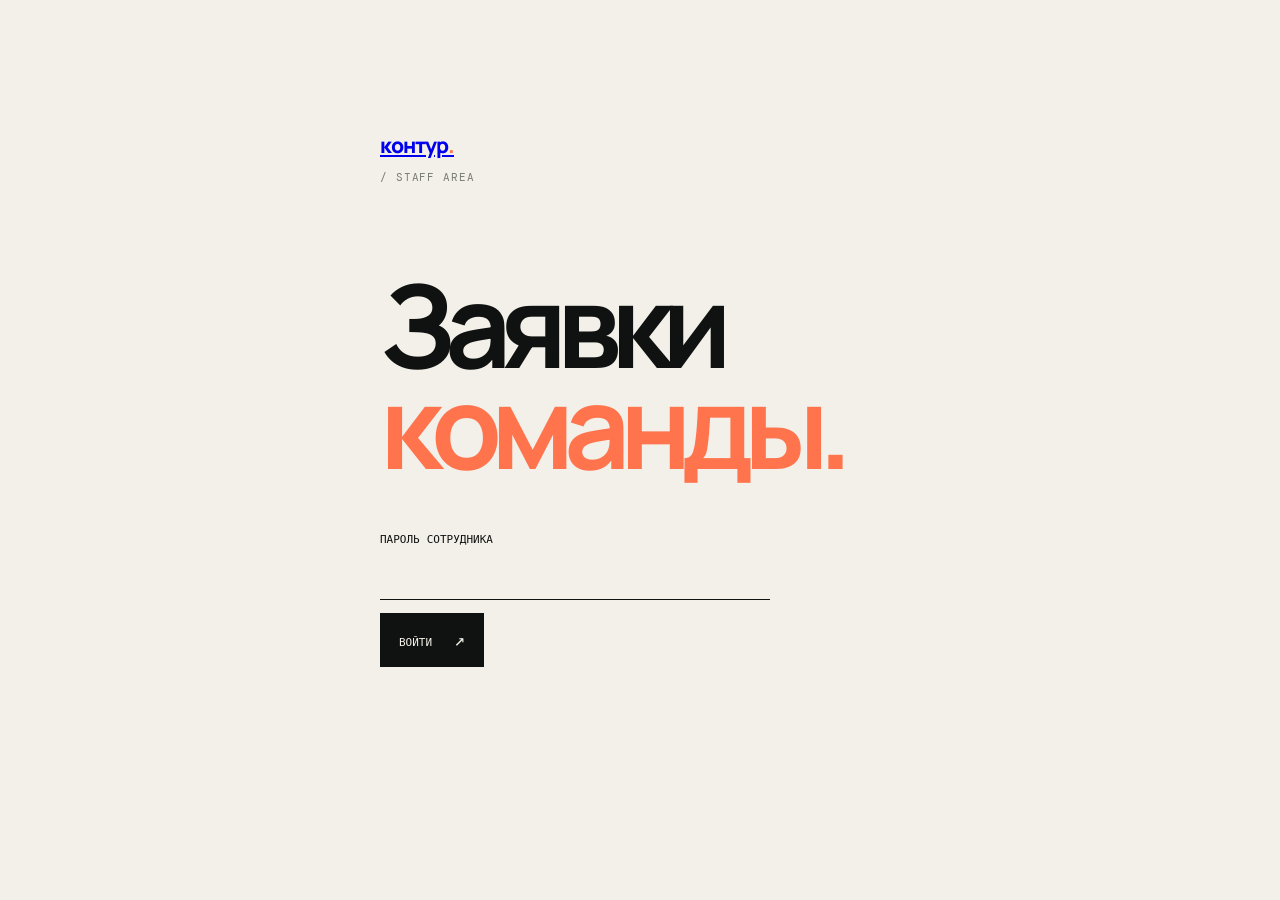
==== admin.html @ dbdd774c "Add staff inbox for contact requests" ====
<!doctype html>
<html lang="ru">
  <head>
    <meta charset="UTF-8" />
    <meta name="viewport" content="width=device-width, initial-scale=1.0" />
    <title>Админка — контур</title>
    <link rel="stylesheet" href="admin.css" />
  </head>
  <body>
    <main class="admin-shell">
      <section class="login-panel" id="login-panel">
        <a class="admin-logo" href="index.html">контур<span>.</span></a>
        <p class="admin-kicker">/ staff area</p>
        <h1>Заявки<br /><em>команды.</em></h1>
        <form id="login-form">
          <label>Пароль сотрудника<input id="password" type="password" autocomplete="current-password" required /></label>
          <button type="submit">Войти <span>↗</span></button>
          <p class="login-status" role="status"></p>
        </form>
      </section>
      <section class="inbox" id="inbox" hidden>
        <header class="inbox-header"><div><p class="admin-kicker">/ kontur studio</p><h1>Входящие</h1></div><button class="logout" id="logout">Выйти</button></header>
        <div class="inbox-toolbar"><span id="lead-count">0 заявок</span><button id="refresh">Обновить ↻</button></div>
        <div class="lead-list" id="lead-list"></div>
      </section>
    </main>
    <script src="admin.js"></script>
  </body>
</html>
---- admin.css ----
@import url('https://fonts.googleapis.com/css2?family=DM+Mono:wght@400;500&family=Manrope:wght@400;600;700;800&display=swap');
:root{--ink:#101211;--paper:#f2f0e9;--acid:#d9f84a;--orange:#ff744d;--muted:#777b70;--line:rgba(16,18,17,.17)}*{box-sizing:border-box}body{margin:0;background:var(--paper);color:var(--ink);font-family:'Manrope',sans-serif}.admin-shell{min-height:100vh;padding:6vw}.login-panel{max-width:520px;margin:6vh auto}.admin-logo{font-weight:800;font-size:21px;letter-spacing:-1px}.admin-logo span{color:var(--orange)}.admin-kicker{font:11px 'DM Mono',monospace;text-transform:uppercase;color:var(--muted);letter-spacing:.08em}.login-panel h1,.inbox h1{font-size:clamp(58px,9vw,120px);line-height:.88;letter-spacing:-.09em;margin:90px 0 55px}.login-panel h1 em{color:var(--orange);font-style:normal}.login-panel form{display:grid;gap:13px;max-width:390px}.login-panel label{font:11px 'DM Mono',monospace;text-transform:uppercase}.login-panel input{display:block;width:100%;border:0;border-bottom:1px solid var(--ink);background:transparent;padding:15px 0;outline:0;margin-top:8px}.login-panel button,.inbox-toolbar button,.logout{border:0;background:var(--ink);color:var(--paper);padding:15px 19px;font:11px 'DM Mono',monospace;text-transform:uppercase;cursor:pointer;justify-self:start}.login-panel button span{font-size:18px;margin-left:15px}.login-status{font:12px 'DM Mono',monospace;min-height:18px}.inbox{max-width:1080px;margin:auto}.inbox-header{display:flex;align-items:end;justify-content:space-between;border-bottom:1px solid var(--line);padding-bottom:25px}.inbox-header h1{font-size:clamp(55px,8vw,110px);margin:70px 0 0}.logout{background:transparent;color:var(--ink);border-bottom:1px solid var(--ink);padding:5px 0}.inbox-toolbar{display:flex;justify-content:space-between;align-items:center;padding:25px 0;font:11px 'DM Mono',monospace;text-transform:uppercase}.inbox-toolbar button{padding:8px 12px}.lead-card{display:grid;grid-template-columns:22% 22% 1fr 105px;gap:20px;border-top:1px solid var(--line);padding:25px 0}.lead-card strong{font-size:18px}.lead-card small,.lead-card time{font:11px 'DM Mono',monospace;color:var(--muted)}.lead-card p{font-size:14px;line-height:1.45;margin:0}.empty-state{border-top:1px solid var(--line);padding:55px 0;color:var(--muted);font:12px 'DM Mono',monospace}@media(max-width:700px){.admin-shell{padding:28px 6vw}.login-panel{margin:10vh auto}.login-panel h1{margin:80px 0 45px}.lead-card{grid-template-columns:1fr 1fr;gap:12px}.lead-card p{grid-column:1/-1}.lead-card time{grid-column:1/-1}}
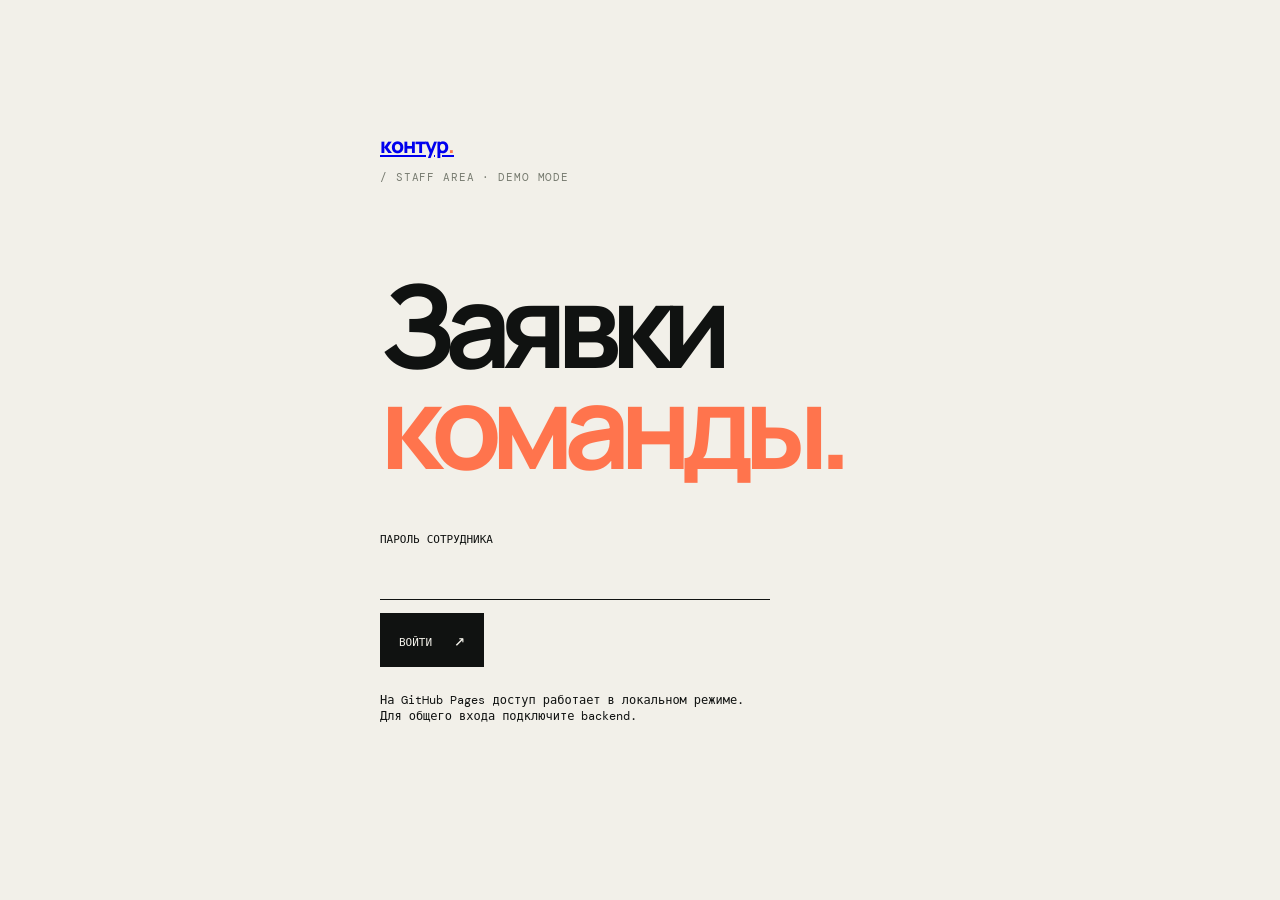
==== commit bc04e715: "Add transparent pricing section" ====
--- a/admin.html
+++ b/admin.html
@@ -10,12 +10,12 @@
     <main class="admin-shell">
       <section class="login-panel" id="login-panel">
         <a class="admin-logo" href="index.html">контур<span>.</span></a>
-        <p class="admin-kicker">/ staff area</p>
+        <p class="admin-kicker">/ staff area · demo mode</p>
         <h1>Заявки<br /><em>команды.</em></h1>
         <form id="login-form">
           <label>Пароль сотрудника<input id="password" type="password" autocomplete="current-password" required /></label>
           <button type="submit">Войти <span>↗</span></button>
-          <p class="login-status" role="status"></p>
+          <p class="login-status" role="status">На GitHub Pages доступ работает в локальном режиме. Для общего входа подключите backend.</p>
         </form>
       </section>
       <section class="inbox" id="inbox" hidden>
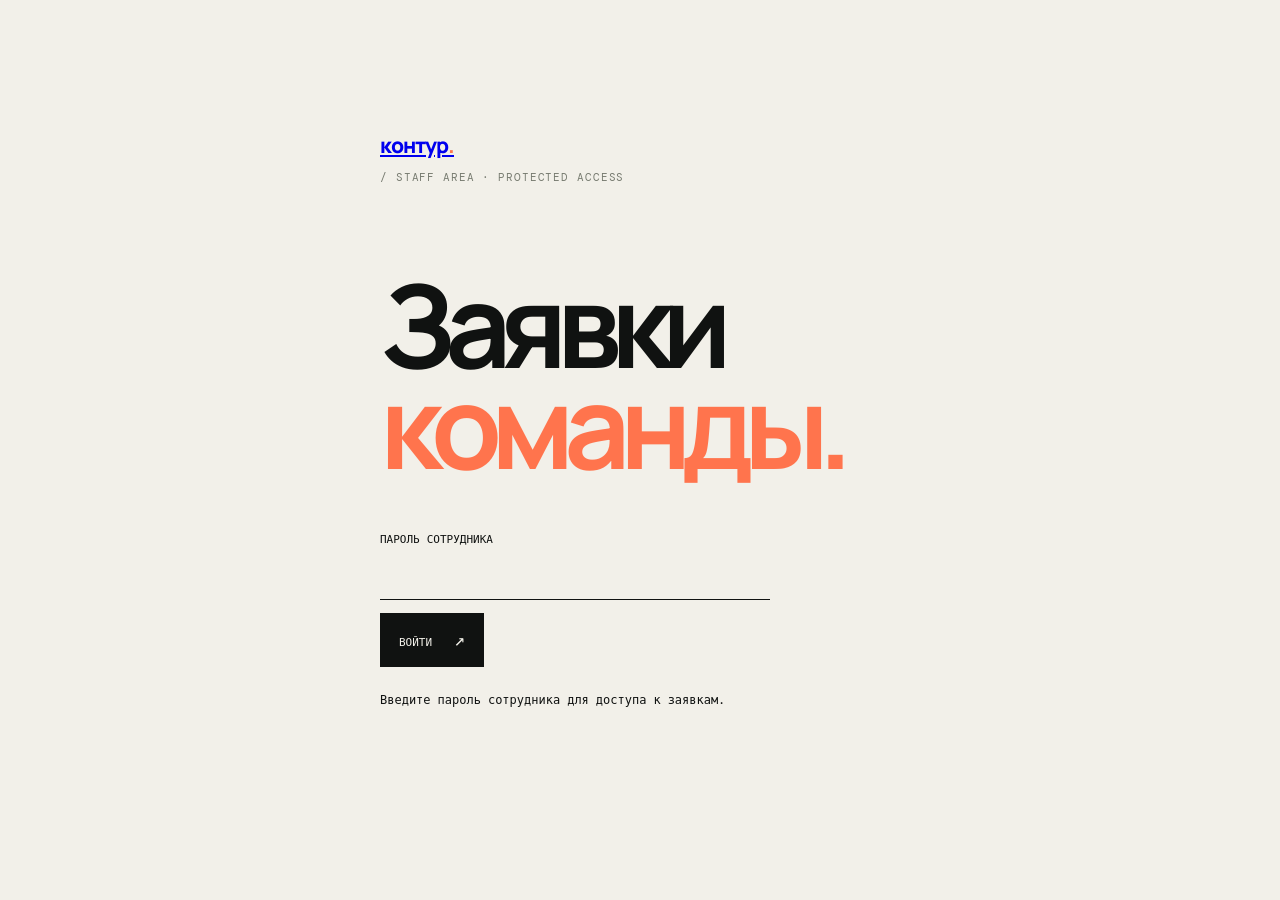
==== commit 4b3436e3: "Protect staff admin login" ====
--- a/admin.html
+++ b/admin.html
@@ -10,12 +10,12 @@
     <main class="admin-shell">
       <section class="login-panel" id="login-panel">
         <a class="admin-logo" href="index.html">контур<span>.</span></a>
-        <p class="admin-kicker">/ staff area · demo mode</p>
+        <p class="admin-kicker">/ staff area · protected access</p>
         <h1>Заявки<br /><em>команды.</em></h1>
         <form id="login-form">
           <label>Пароль сотрудника<input id="password" type="password" autocomplete="current-password" required /></label>
           <button type="submit">Войти <span>↗</span></button>
-          <p class="login-status" role="status">На GitHub Pages доступ работает в локальном режиме. Для общего входа подключите backend.</p>
+          <p class="login-status" role="status">Введите пароль сотрудника для доступа к заявкам.</p>
         </form>
       </section>
       <section class="inbox" id="inbox" hidden>
